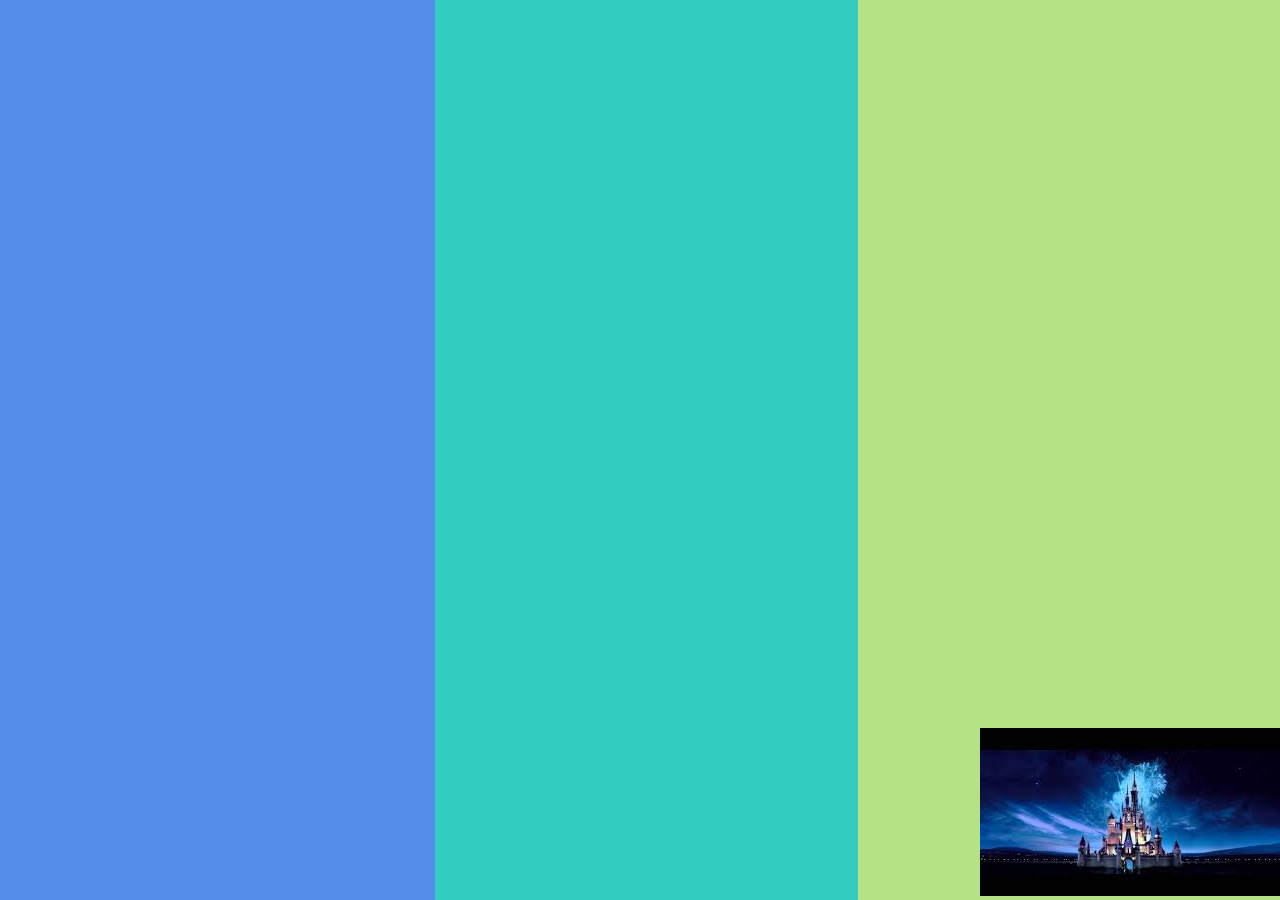
==== second/index.html @ 74caeef2 "Second part of project." ====
<!DOCTYPE html>
<html>
  <head>
    <meta charset="utf-8">
    <title>Second Layout</title>
    <link rel="stylesheet" href="style.css">
  </head>
  <body>
    <div id="first">
    </div>
    <div id="second">
    </div>
    <div id="third">
    </div>
    <div id="picture">
      <img src="download.jpg" />
    </div>
  </body>
</html>
---- second/style.css ----
#first, #second, #third
{
  position: absolute;
  top: 0;
  bottom: 0;
  height: 100%;
}
#first
{
  width: 34%;
  left: 0;
  background-color: #548eea;
}
#second
{
  left: 34%;
  background-color: #33ccc1;
  width: 33%;
}
#third
{
  width: 33%;
  right: 0;
  background-color: #b5e285;
}
#picture
{
  position:absolute;
  bottom: 0;
  right: 0;
  max-width: 33%;
  height: auto;
}
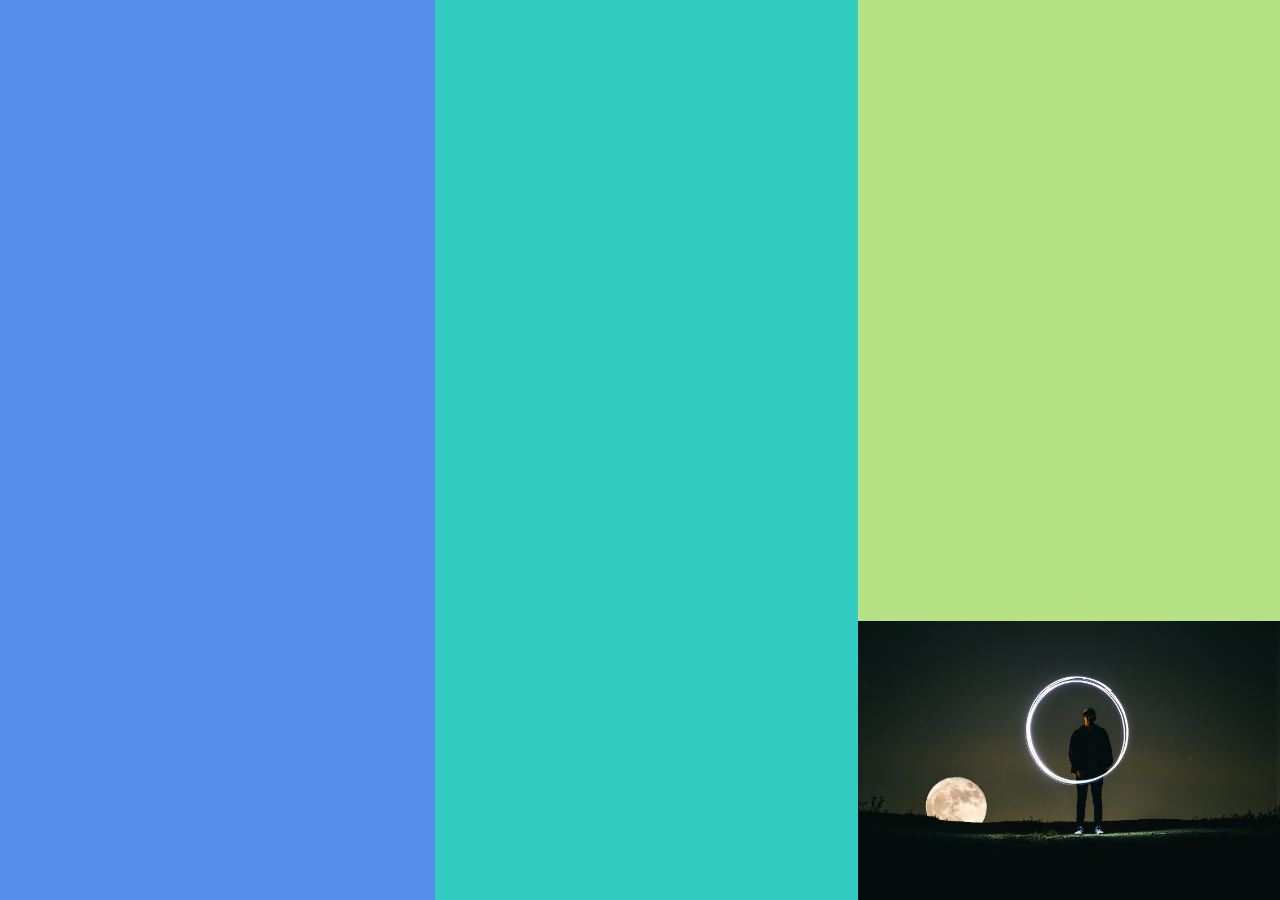
==== commit 0e9a8bf2: "finished project" ====
--- a/second/index.html
+++ b/second/index.html
@@ -11,9 +11,7 @@
     <div id="second">
     </div>
     <div id="third">
-    </div>
-    <div id="picture">
-      <img src="download.jpg" />
+        <img id="pictureOne" src="download.jpg" />
     </div>
   </body>
 </html>
--- a/second/style.css
+++ b/second/style.css
@@ -23,11 +23,14 @@
   right: 0;
   background-color: #b5e285;
 }
-#picture
+#pictureOne
 {
-  position:absolute;
+  /*min-width: 100%;
+  min-height: 100%;*/
+  position: absolute;
   bottom: 0;
   right: 0;
-  max-width: 33%;
-  height: auto;
+  /*width: 100%;
+  height: auto;*/
+  max-width: 100%;
 }
